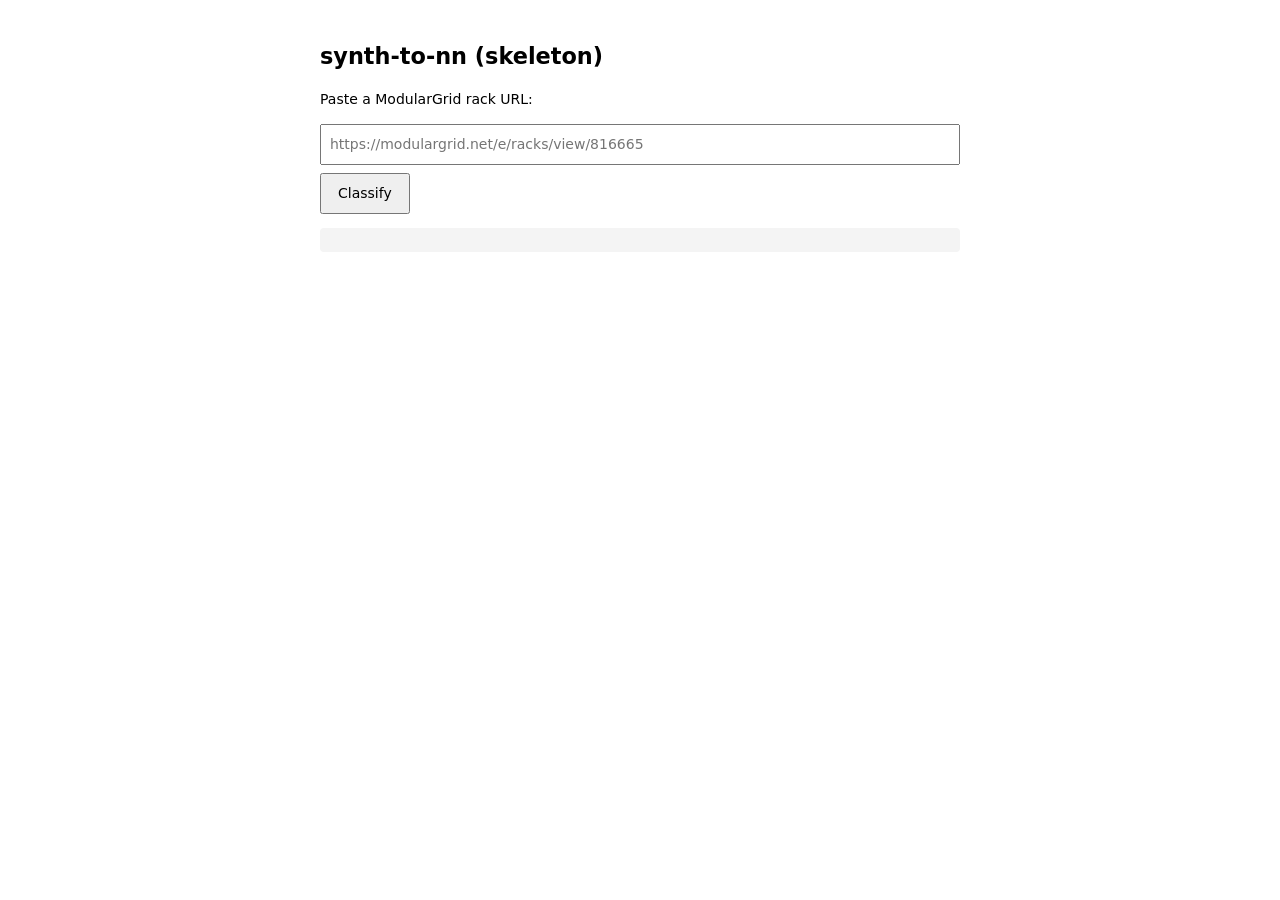
==== static/index.html @ 4fb7c131 "Scaffold synth-to-nn: ModularGrid rack to neural-net archetype matcher Initial skeleton: - app/parse" ====
<!doctype html>
<html lang="ko">
<head>
  <meta charset="utf-8">
  <title>synth-to-nn (stub)</title>
  <style>
    body { font: 14px/1.5 system-ui, sans-serif; max-width: 640px; margin: 40px auto; padding: 0 16px; }
    input { width: 100%; padding: 8px; font: inherit; box-sizing: border-box; }
    button { margin-top: 8px; padding: 8px 16px; font: inherit; cursor: pointer; }
    pre { background: #f4f4f4; padding: 12px; overflow: auto; border-radius: 4px; }
    h1 { font-size: 1.4rem; }
  </style>
</head>
<body>
  <h1>synth-to-nn (skeleton)</h1>
  <p>Paste a ModularGrid rack URL:</p>
  <input id="url" placeholder="https://modulargrid.net/e/racks/view/816665">
  <button id="go">Classify</button>
  <pre id="out"></pre>
  <script src="/static/app.js"></script>
</body>
</html>
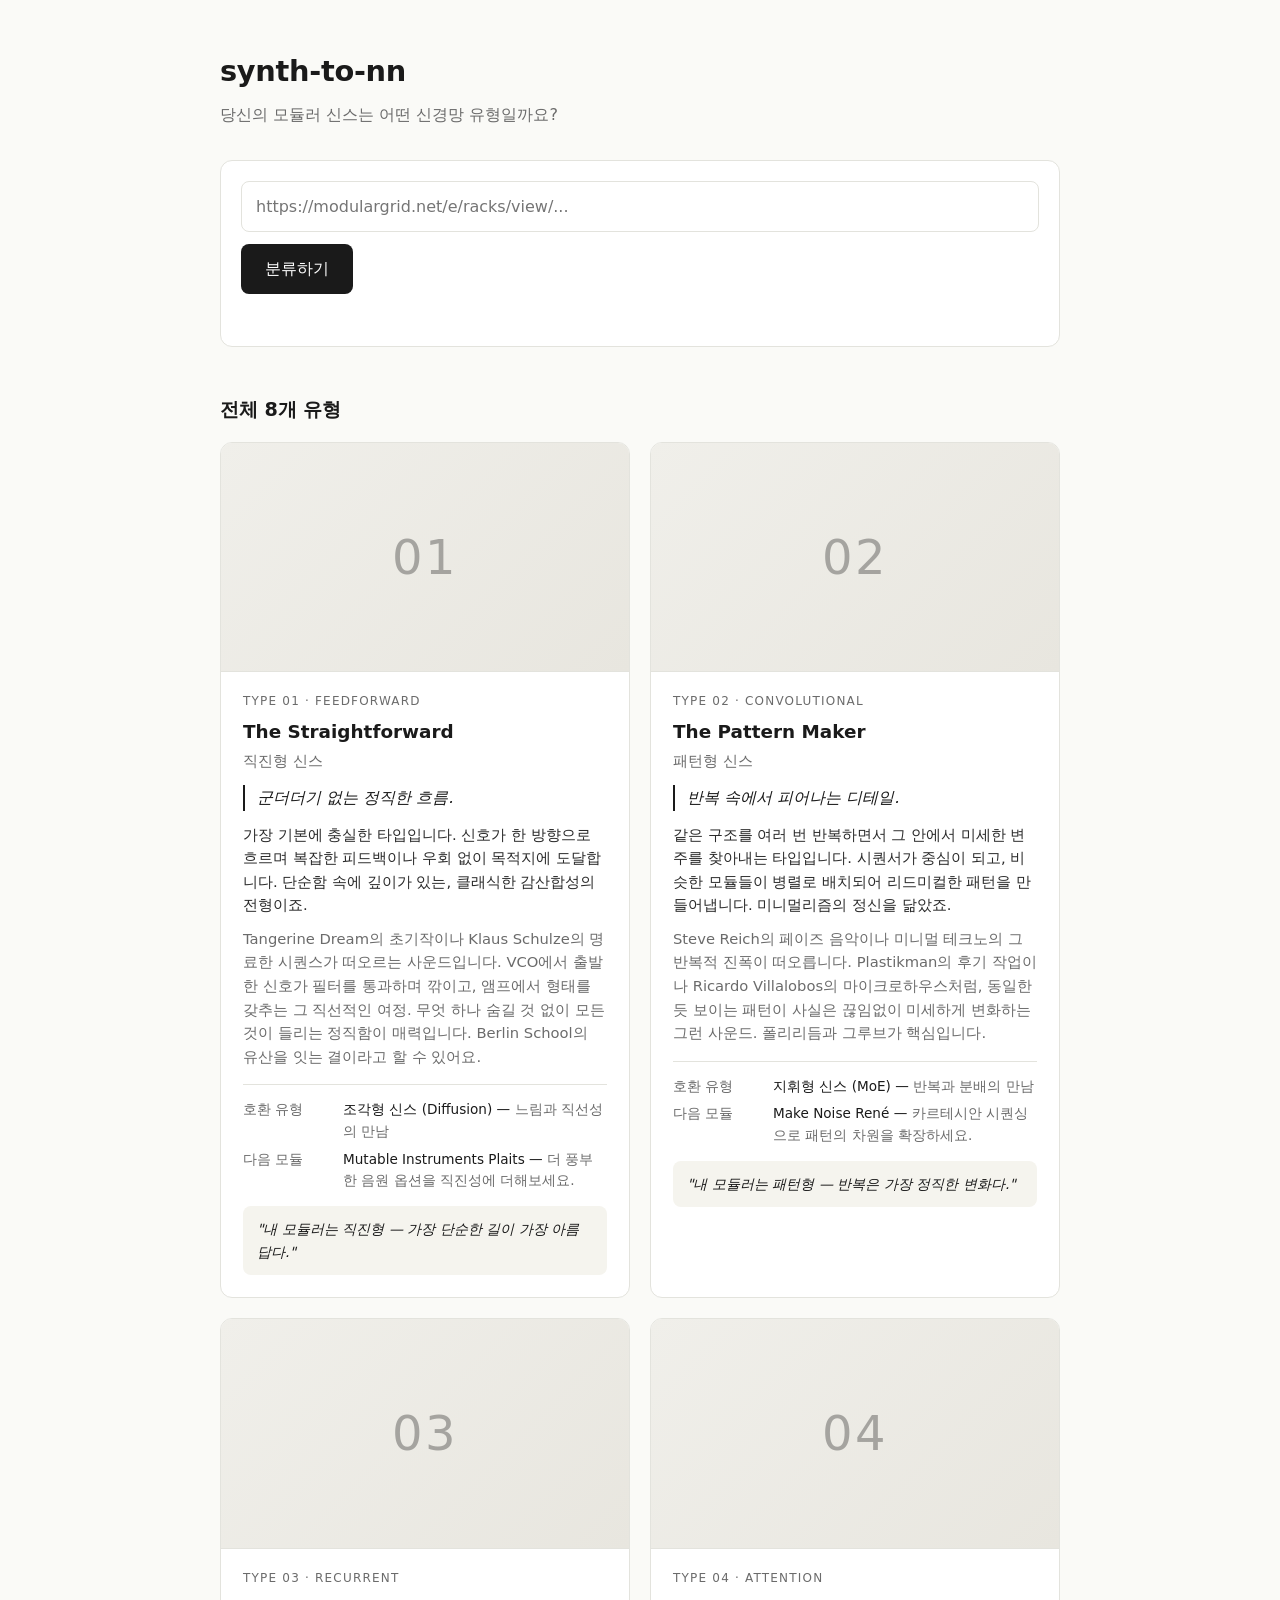
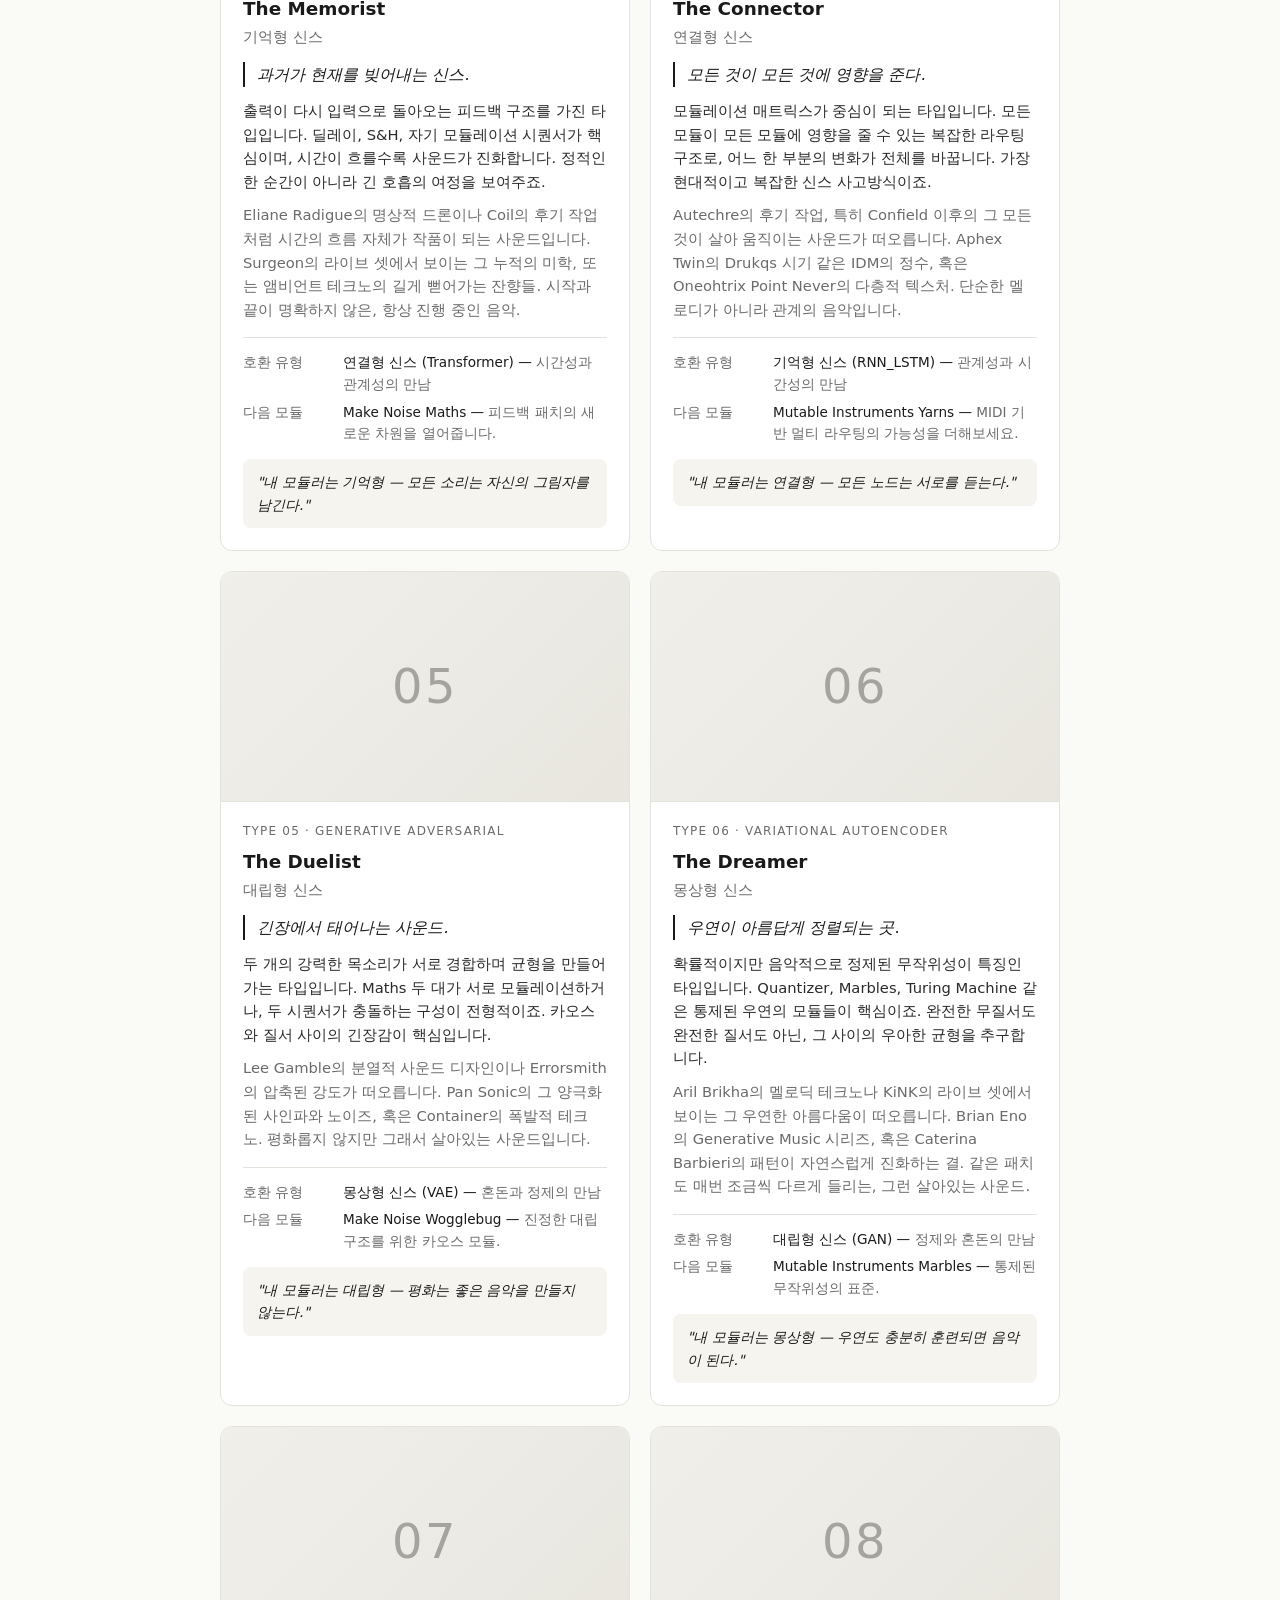
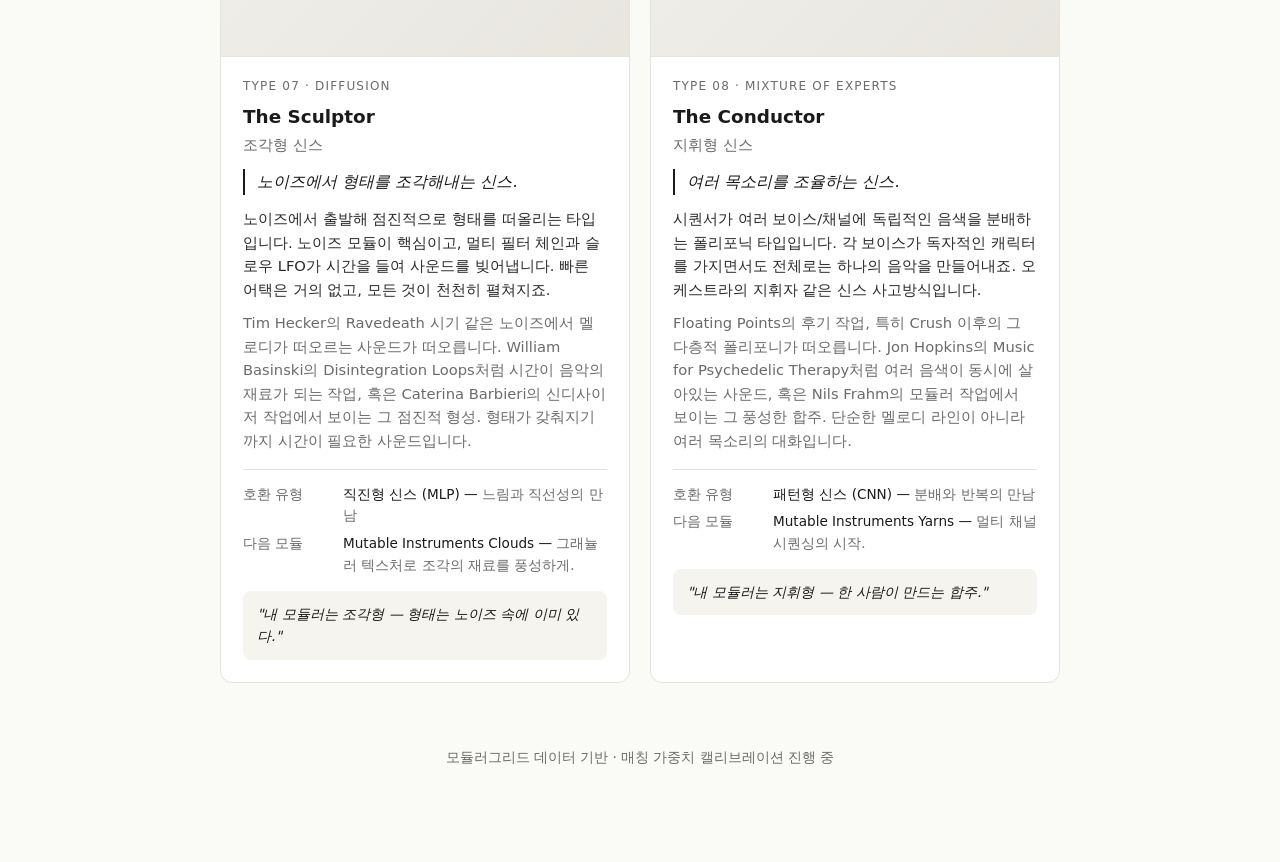
==== commit e4396659: "Add 8-archetype frontend with image-swappable cards - static/archetypes.json: all 8 type definitions" ====
--- a/static/index.html
+++ b/static/index.html
@@ -2,21 +2,39 @@
 <html lang="ko">
 <head>
   <meta charset="utf-8">
-  <title>synth-to-nn (stub)</title>
-  <style>
-    body { font: 14px/1.5 system-ui, sans-serif; max-width: 640px; margin: 40px auto; padding: 0 16px; }
-    input { width: 100%; padding: 8px; font: inherit; box-sizing: border-box; }
-    button { margin-top: 8px; padding: 8px 16px; font: inherit; cursor: pointer; }
-    pre { background: #f4f4f4; padding: 12px; overflow: auto; border-radius: 4px; }
-    h1 { font-size: 1.4rem; }
-  </style>
+  <meta name="viewport" content="width=device-width, initial-scale=1">
+  <title>synth-to-nn — 내 모듈러는 어떤 신경망?</title>
+  <link rel="stylesheet" href="/static/style.css">
 </head>
 <body>
-  <h1>synth-to-nn (skeleton)</h1>
-  <p>Paste a ModularGrid rack URL:</p>
-  <input id="url" placeholder="https://modulargrid.net/e/racks/view/816665">
-  <button id="go">Classify</button>
-  <pre id="out"></pre>
+  <main class="container">
+    <header>
+      <h1>synth-to-nn</h1>
+      <p class="tagline">당신의 모듈러 신스는 어떤 신경망 유형일까요?</p>
+    </header>
+
+    <section class="classify-form">
+      <input id="url" type="url" placeholder="https://modulargrid.net/e/racks/view/...">
+      <button id="go" type="button">분류하기</button>
+      <div id="status" class="status"></div>
+    </section>
+
+    <section id="result" hidden>
+      <div id="result-banner" class="result-banner"></div>
+      <div id="featured-card"></div>
+      <h2>다른 유형들과의 호환도</h2>
+      <ul id="scores" class="scores"></ul>
+    </section>
+
+    <section id="all-types">
+      <h2>전체 8개 유형</h2>
+      <div id="cards-grid" class="cards-grid"></div>
+    </section>
+
+    <footer>
+      <p>모듈러그리드 데이터 기반 · 매칭 가중치 캘리브레이션 진행 중</p>
+    </footer>
+  </main>
   <script src="/static/app.js"></script>
 </body>
 </html>
--- a/static/style.css
+++ b/static/style.css
@@ -0,0 +1,134 @@
+:root {
+  --bg: #fafaf7;
+  --fg: #1a1a1a;
+  --muted: #6b6b6b;
+  --line: #e3e3dd;
+  --accent: #1a1a1a;
+  --card: #ffffff;
+  --shadow: 0 1px 3px rgba(0,0,0,0.04), 0 4px 12px rgba(0,0,0,0.04);
+  --radius: 12px;
+}
+
+* { box-sizing: border-box; }
+
+body {
+  font: 16px/1.6 -apple-system, BlinkMacSystemFont, "Segoe UI", system-ui, "Noto Sans KR", sans-serif;
+  color: var(--fg);
+  background: var(--bg);
+  margin: 0;
+  padding: 0;
+}
+
+.container { max-width: 880px; margin: 0 auto; padding: 48px 20px 80px; }
+
+h1 { font-size: 1.8rem; margin: 0 0 8px; letter-spacing: -0.01em; }
+h2 { font-size: 1.2rem; margin: 48px 0 16px; letter-spacing: -0.005em; }
+.tagline { color: var(--muted); margin: 0 0 32px; }
+
+.classify-form {
+  background: var(--card);
+  border: 1px solid var(--line);
+  border-radius: var(--radius);
+  padding: 20px;
+  margin-bottom: 32px;
+}
+.classify-form input {
+  width: 100%; padding: 12px 14px;
+  border: 1px solid var(--line);
+  border-radius: 8px; font: inherit; background: #fff;
+}
+.classify-form input:focus { outline: 2px solid var(--accent); outline-offset: -1px; border-color: transparent; }
+.classify-form button {
+  margin-top: 12px; padding: 12px 24px;
+  background: var(--accent); color: #fff;
+  border: 0; border-radius: 8px; font: inherit; font-weight: 500;
+  cursor: pointer;
+}
+.classify-form button:hover { opacity: 0.9; }
+.classify-form button:disabled { opacity: 0.4; cursor: not-allowed; }
+
+.status { color: var(--muted); font-size: 0.9rem; margin-top: 12px; min-height: 1.4em; }
+
+.result-banner {
+  background: var(--card);
+  border: 1px solid var(--line);
+  border-radius: var(--radius);
+  padding: 16px 20px;
+  margin-bottom: 24px;
+  font-size: 0.95rem;
+  color: var(--muted);
+}
+.result-banner strong { color: var(--fg); }
+
+.cards-grid {
+  display: grid;
+  gap: 20px;
+  grid-template-columns: 1fr;
+}
+@media (min-width: 700px) {
+  .cards-grid { grid-template-columns: repeat(2, 1fr); }
+}
+
+.card {
+  background: var(--card);
+  border: 1px solid var(--line);
+  border-radius: var(--radius);
+  overflow: hidden;
+  display: flex; flex-direction: column;
+  transition: transform 0.15s, box-shadow 0.15s;
+}
+.card.featured {
+  grid-column: 1 / -1;
+  border-color: var(--accent);
+  box-shadow: var(--shadow);
+}
+
+.card-image {
+  aspect-ratio: 16/9;
+  background: linear-gradient(135deg, #f0efea 0%, #e8e6df 100%);
+  display: flex; align-items: center; justify-content: center;
+  position: relative;
+  border-bottom: 1px solid var(--line);
+}
+.card-image img { width: 100%; height: 100%; object-fit: cover; display: block; }
+.card-image-placeholder {
+  font-size: 3rem; font-weight: 200;
+  color: rgba(0,0,0,0.3); letter-spacing: 0.05em;
+}
+.card.featured .card-image { aspect-ratio: 21/9; }
+.card.featured .card-image-placeholder { font-size: 4rem; }
+
+.card-body { padding: 20px 22px 22px; flex: 1; }
+.card-num {
+  font-size: 0.75rem; color: var(--muted); letter-spacing: 0.1em;
+  text-transform: uppercase; font-weight: 500;
+}
+.card-title-en { font-size: 1.15rem; font-weight: 600; margin: 6px 0 2px; }
+.card-title-ko { font-size: 0.95rem; color: var(--muted); margin-bottom: 12px; }
+.card-catch {
+  font-style: italic; color: var(--fg); border-left: 2px solid var(--accent);
+  padding-left: 12px; margin: 12px 0;
+}
+.card-character, .card-sound { font-size: 0.92rem; margin: 10px 0; color: #2a2a2a; }
+.card-sound { color: var(--muted); }
+
+.card-meta { margin-top: 16px; padding-top: 14px; border-top: 1px solid var(--line); font-size: 0.85rem; }
+.card-meta-row { display: flex; gap: 8px; margin-bottom: 6px; }
+.card-meta-label { color: var(--muted); min-width: 92px; flex-shrink: 0; }
+.card-meta-value { color: var(--fg); }
+.card-meta-note { color: var(--muted); }
+
+.card-share {
+  margin-top: 14px; padding: 12px 14px;
+  background: #f5f4ee; border-radius: 8px;
+  font-size: 0.88rem; font-style: italic;
+}
+
+.scores { font-size: 0.9rem; color: var(--muted); margin-top: 16px; }
+.scores li { margin: 4px 0; }
+.scores .score-bar {
+  display: inline-block; height: 4px; background: var(--accent);
+  border-radius: 2px; margin-left: 8px; vertical-align: middle;
+}
+
+footer { margin-top: 64px; color: var(--muted); font-size: 0.85rem; text-align: center; }
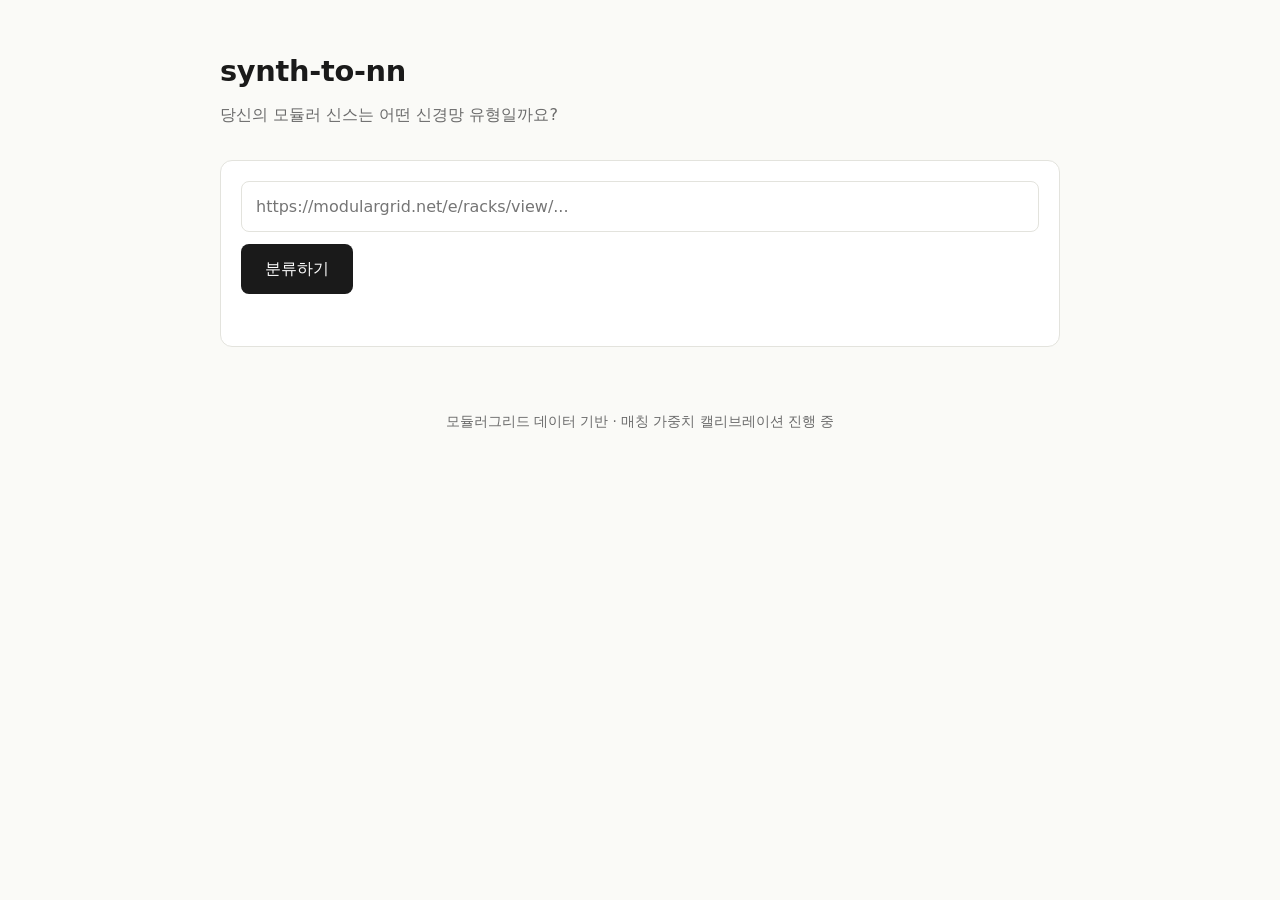
==== commit 96f52aba: "Hide 8-type gallery until user classifies Conversion-funnel rework: showing all 8 archetype cards on" ====
--- a/static/index.html
+++ b/static/index.html
@@ -24,9 +24,26 @@
       <div id="featured-card"></div>
       <h2>다른 유형들과의 호환도</h2>
       <ul id="scores" class="scores"></ul>
+
+      <div class="explore-cta" id="explore-cta">
+        <button id="explore-btn" type="button">다른 유형 구경하기 →</button>
+      </div>
+
+      <h2>분류 진단 <span id="diag-summary" class="diag-summary"></span></h2>
+      <p class="diag-help">랙에 등장한 function 태그를 빈도순으로. 가중치(<code>app/weights.json</code>)에 키가 없으면 "누락" 컬럼에 — 캘리브레이션 시 빈도 높은 누락 항목부터 가중치를 채우면 효율적.</p>
+      <div class="diag-grid">
+        <div class="diag-col">
+          <h3 class="diag-title diag-title-matched">매칭됨 <span id="matched-count"></span></h3>
+          <ul id="matched-list" class="diag-list"></ul>
+        </div>
+        <div class="diag-col">
+          <h3 class="diag-title diag-title-unmatched">누락 <span id="unmatched-count"></span></h3>
+          <ul id="unmatched-list" class="diag-list"></ul>
+        </div>
+      </div>
     </section>
 
-    <section id="all-types">
+    <section id="all-types" hidden>
       <h2>전체 8개 유형</h2>
       <div id="cards-grid" class="cards-grid"></div>
     </section>
--- a/static/style.css
+++ b/static/style.css
@@ -131,4 +131,45 @@
   border-radius: 2px; margin-left: 8px; vertical-align: middle;
 }
 
+.explore-cta {
+  text-align: center;
+  margin: 32px 0 16px;
+}
+.explore-cta button {
+  padding: 14px 28px;
+  background: #fff;
+  color: var(--accent);
+  border: 1px solid var(--accent);
+  border-radius: 999px;
+  font: inherit; font-weight: 500;
+  cursor: pointer;
+  transition: background 0.15s, color 0.15s;
+}
+.explore-cta button:hover { background: var(--accent); color: #fff; }
+
+.diag-summary { color: var(--muted); font-size: 0.85rem; font-weight: 400; margin-left: 8px; }
+.diag-help { color: var(--muted); font-size: 0.85rem; margin: 0 0 16px; }
+.diag-help code { background: #efeee8; padding: 1px 5px; border-radius: 3px; font-size: 0.85em; }
+.diag-grid {
+  display: grid; gap: 16px; grid-template-columns: 1fr;
+}
+@media (min-width: 700px) { .diag-grid { grid-template-columns: 1fr 1fr; } }
+.diag-col {
+  background: var(--card); border: 1px solid var(--line);
+  border-radius: var(--radius); padding: 16px 18px;
+}
+.diag-title { margin: 0 0 12px; font-size: 0.95rem; font-weight: 600; }
+.diag-title span { color: var(--muted); font-weight: 400; margin-left: 6px; }
+.diag-title-matched::before { content: "✓ "; color: #2a8a3e; }
+.diag-title-unmatched::before { content: "✗ "; color: #b94a3b; }
+.diag-list { list-style: none; padding: 0; margin: 0; font-size: 0.88rem; font-family: ui-monospace, SFMono-Regular, Menlo, monospace; }
+.diag-list li {
+  display: flex; justify-content: space-between; align-items: baseline;
+  padding: 3px 0; border-bottom: 1px dotted var(--line);
+}
+.diag-list li:last-child { border-bottom: 0; }
+.diag-list .diag-name { color: var(--fg); }
+.diag-list .diag-count { color: var(--muted); font-variant-numeric: tabular-nums; }
+.diag-empty { color: var(--muted); font-style: italic; padding: 8px 0; }
+
 footer { margin-top: 64px; color: var(--muted); font-size: 0.85rem; text-align: center; }
